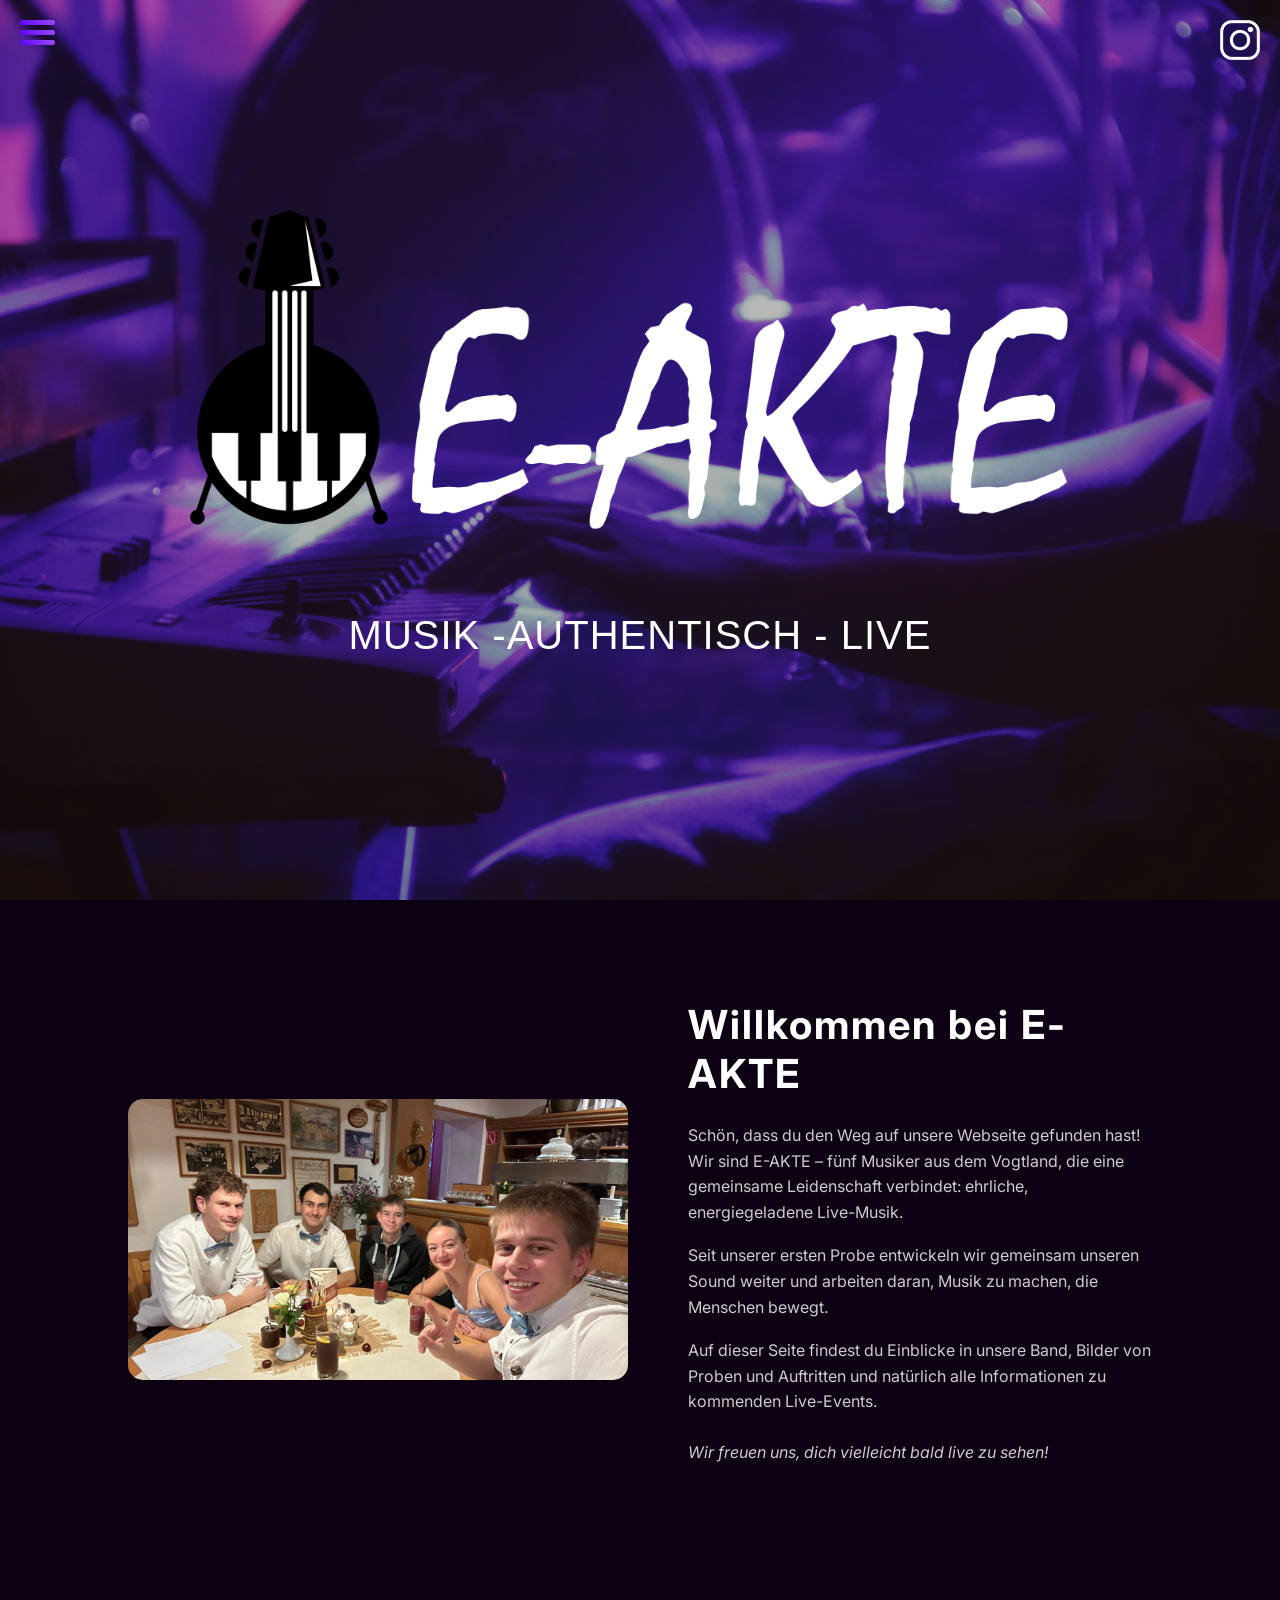
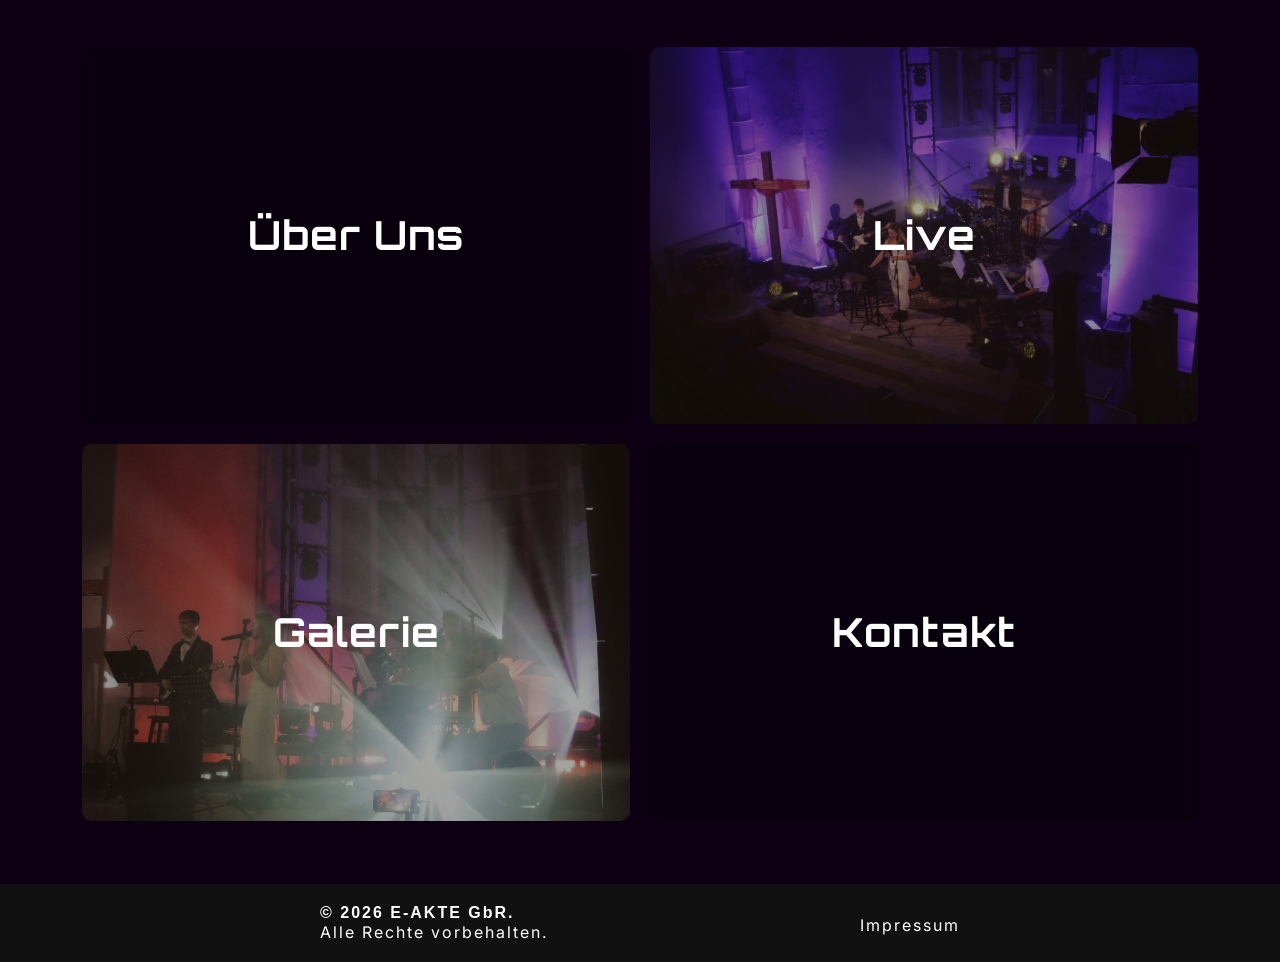
==== index.html @ b31c9beb "v0.1 Bandwebsite" ====
<!DOCTYPE html>
<html lang="de">
<head>
    <link href="https://fonts.googleapis.com/css2?family=Orbitron:wght@500;700&family=Inter:wght@300;400;500&display=swap" rel="stylesheet">
    <meta charset="UTF-8">
    <meta name="viewport" content="width=device-width, initial-scale=1.0">
    <title>Deine Band</title>
    <link rel="stylesheet" href="style.css">
</head>
<body>

<header class="hero">
    <img src="Bilder/IMG_6483.JPG" class="bg">
    <div class="overlay"></div>
    <div class="hero-content">
        <img src="Bilder/Logo lang weiß.png" class="logo">
        <p class="slogan">MUSIK -AUTHENTISCH - LIVE</p>
    </div>
    <a href="https://www.instagram.com/eakte.band?igsh=cmxIZTd5eHU3dXhm" target="_blank" class="social-icon">
        <img src="Bilder/INSTA.png" alt="Instagram">
    </a>

    <!-- Hamburger Icon -->
    <div class="hamburger" id="hamburger">
        <span></span>
        <span></span>
        <span></span>
    </div>

    <!-- Seitliches Menü -->
    <nav class="side-menu" id="side-menu">
        <a href="about.html">Über Uns</a>
        <a href="live.html">Live</a>
        <a href="galerie.html">Galerie</a>
        <a href="contact.html">Kontakt</a>
    </nav>

</header>

<!-- WILLKOMMEN -->
<section class="welcome-section">

    <div class="welcome-container">

        <div class="welcome-image">
            <img src="Bilder/welcome.jpeg" alt="Band E-AKTE">
        </div>

        <div class="welcome-text">
            <h2>Willkommen bei E-AKTE</h2>

            <p>
                Schön, dass du den Weg auf unsere Webseite gefunden hast!
                Wir sind E-AKTE – fünf Musiker aus dem Vogtland, die eine
                gemeinsame Leidenschaft verbindet: ehrliche, energiegeladene
                Live-Musik.
            </p>

            <p>
                Seit unserer ersten Probe entwickeln wir
                gemeinsam unseren Sound weiter und arbeiten daran,
                Musik zu machen, die Menschen bewegt.
            </p>

            <p>
                Auf dieser Seite findest du Einblicke in unsere Band,
                Bilder von Proben und Auftritten und natürlich alle
                Informationen zu kommenden Live-Events.
            </p>

            <p class="welcome-signature">
                Wir freuen uns, dich vielleicht bald live zu sehen!
            </p>

        </div>

    </div>

</section>

<section class="menu-section">
    <div class="menu-container">
        <a href="about.html" class="menu-button" style="background-image: url('Bilder/IMG_6491.JPG')">
    <span>Über Uns</span>
</a>

<a href="live.html" class="menu-button" style="background-image: url('Bilder/IMG_6481.JPG')">
    <span>Live</span>
</a>

<a href="galerie.html" class="menu-button" style="background-image: url('Bilder/IMG_6484.JPG')">
    <span>Galerie</span>
</a>

<a href="contact.html" class="menu-button" style="background-image: url('Bilder/IMG_6493.JPG')">
    <span>Kontakt</span>
</a>
    </div>
</section>

<script>
    // Buttons beim Scrollen einblenden
    const buttons = document.querySelectorAll('.menu-button');

    const observer = new IntersectionObserver(entries => {
        entries.forEach(entry => {
            if (entry.isIntersecting) {
                entry.target.classList.add('show');
            }
        });
    }, { threshold: 0.3 });

    buttons.forEach(button => {
        observer.observe(button);
    });
</script>

<script>
const bg = document.querySelector('.bg');

window.addEventListener('scroll', () => {
    const scrollY = window.scrollY;
    const maxScroll = 800;       // scroll-Bereich für maximale Verdunkelung
    const minBrightness = 1;   // Ausgang hell
    const maxBrightness = 0.5;   // maximale Dunkelheit
    const newBrightness = Math.max(minBrightness - (scrollY / maxScroll) * (minBrightness - maxBrightness), maxBrightness);
    bg.style.filter = `brightness(${newBrightness})`;
});
</script>

<footer class="site-footer">
    <div class="footer-container">
        <div class="footer-left">
            <p class="band-name">© 2026 E-AKTE GbR.</p>
            <p>Alle Rechte vorbehalten.</p>
        </div>
        <div class="footer-right">
            <a href="impressum.html" class="footer-link">Impressum</a>
        </div>
    </div>
</footer>

<script>
const hamburger = document.getElementById('hamburger');
const sideMenu = document.getElementById('side-menu');

hamburger.addEventListener('click', () => {
    sideMenu.classList.toggle('open');
    hamburger.classList.toggle('active');
});

// Auto-close beim Scrollen
window.addEventListener('scroll', () => {
    if(sideMenu.classList.contains('open')){
        sideMenu.classList.remove('open');
        hamburger.classList.remove('active');
    }
});


document.addEventListener("DOMContentLoaded", function(){

const scrollBtn = document.getElementById("scrollTopBtn");

window.addEventListener("scroll", function(){

    if(window.scrollY > window.innerHeight){
        scrollBtn.classList.add("show");
    }else{
        scrollBtn.classList.remove("show");
    }

});

scrollBtn.addEventListener("click", function(){

    window.scrollTo({
        top: 0,
        behavior: "smooth"
    });

});

});
</script>

<button id="scrollTopBtn">
    <span class="arrow-up"></span>
</button>

</body>
</html>
---- style.css ----
* {
    margin: 0;
    padding: 0;
    box-sizing: border-box;
}

body {
    font-family: 'Inter', sans-serif;
    background: #0d0013;
    color: white;
    overflow-x: hidden;
}

.social-icon {
    position: absolute;
    top: 20px;     /* Abstand vom oberen Rand */
    right: 20px;   /* Abstand vom rechten Rand */
    z-index: 3;    /* über Hero-Content */
    width: 40px;   /* Größe des Symbols */
    height: 40px;
    display: block;
    transition: transform 0.3s, opacity 0.3s;
}

.social-icon img {
    width: 100%;
    height: 100%;
    object-fit: contain;
}

/* Hover-Effekt */
.social-icon:hover {
    transform: scale(1.1);
    opacity: 0.8;
}

.hero {
    position: relative;
    height: 100vh;
    overflow: hidden;
}

.slogan {
    color: white;
    font-size: 2.5rem;
    text-align: center;
    margin-top: 20px;        
    font-family: 'Mistral', sans-serif;
    letter-spacing: 1px;

    opacity: 0;               /* unsichtbar starten */
    transform: translateY(20px); /* leicht nach unten verschoben */
    animation: fadeInUp 1.5s ease forwards;
    animation-delay: 0.5s;    /* Verzögerung nach Logo */
}

/* Keyframes für fade-in + Slide-up */
@keyframes fadeInUp {
    to {
        opacity: 1;
        transform: translateY(0);
    }
}

.bg {
    position: fixed;  
    width: 100%;
    height: 100%;
    object-fit: cover;
    top: 0;
    left: 0;
    z-index: -2;   
    transition: filter 0.1s linear;  /* weiche Übergänge */    
}
.overlay {
    position: absolute;     /* liegt nur über das Hintergrundbild */
    top: 0;
    left: 0;
    width: 100%;
    height: 100%;
    background: rgba(0,0,0,0.2); /* Ausgangsdunkelheit */
    z-index: 0;             /* unter Logo & Slogan */
    pointer-events: none;
    transition: background 0.1s linear;
}

.hero-content {
    position: relative;
    z-index: 2;             /* über Overlay */
    display: flex;
    flex-direction: column;
    align-items: center;
    justify-content: center;
    height: 100%;
}

/* Hamburger Icon */
.hamburger {
    position: absolute;
    top: 20px;
    left: 20px;
    display: flex;
    flex-direction: column;
    justify-content: space-between;
    width: 35px;    /* etwas breiter */
    height: 25px;   /* etwas höher */
    cursor: pointer;
    z-index: 5;
}

.hamburger span {
    display: block;
    height: 5px;    /* dicker */
    width: 100%;
    border-radius: 3px; /* runde Enden */
    background: linear-gradient(45deg, #5d00ff, #9c4eff); /* Lila-Blau Verlauf */
    transition: all 0.4s ease;
}
/* Hover-Effekt */
.hamburger:hover span {
    transform: scaleX(1.2);
    filter: brightness(1.2);
}


/* Responsive Anpassung */
@media (max-width: 768px) {
    .hamburger {
        width: 30px;
        height: 20px;
    }

    .hamburger span {
        height: 4px;
    }
}

/* Side Menu */
.side-menu {
    position: fixed;
    top: 0;
    left: -250px;         /* versteckt links */
    width: 250px;
    height: 100%;
    background: #111;
    display: flex;
    flex-direction: column;
    padding: 100px 20px; /* Abstand vom oberen Rand */
    gap: 20px;
    transition: left 0.3s ease;
    z-index: 4;
}

/* Side Menu Texte */
.side-menu a {
    color: white;
    text-decoration: none;
    font-family: 'Orbitron', sans-serif;
    font-size: 1.8rem;                  /* groß und gut lesbar */
    letter-spacing: 2px;
    transition: all 0.3s ease;
    padding: 10px 0;
}

/* Hover Effekt */
.side-menu a:hover {
    color: #5d00ff;                     /* Lila passend zum Hamburger */
    transform: scale(1.1);              /* leicht vergrößern */
    text-shadow: 0 0 10px rgba(93,0,255,0.6);
}

/* Active state - geöffnet */
.side-menu.open {
    left: 0;
}

/* Animierte Öffnung */
.hamburger.active span:nth-child(1) {
    transform: rotate(45deg) translate(6px, 6px);
    background: linear-gradient(45deg, #ff6fcf, #5d00ff);
}

.hamburger.active span:nth-child(2) {
    opacity: 0;
}

.hamburger.active span:nth-child(3) {
    transform: rotate(-45deg) translate(6px, -6px);
    background: linear-gradient(45deg, #ff6fcf, #5d00ff);
}

/* Hover-Effekt */
.hamburger:hover {
    transform: scale(1.1);
    opacity: 0.8;
}

.logo {
    position: relative;      /* war vorher absolute */
    width: 90vw;
    max-width: 900px;
    margin-bottom: 30px;     /* Abstand zum Slogan */
    transform: translateY(-10%); /* leicht nach oben */
    z-index: 2;
}


/* Slide Effekt */
@keyframes slideUp {
    from {
        background-position: center 80%;
    }
    to {
        background-position: center 30%;
    }
}

/* MENU SECTION */

/* Menü-Section füllt Bildschirm */
/* Menü-Section */
.menu-section {
    width: 100%;
    height: 100vh;
    display: flex;
    justify-content: center;
    align-items: center;
    padding: 20px;
}

/* Container als Grid 2x2 */
.menu-container {
    display: grid;
    grid-template-columns: repeat(2, 1fr);
    grid-template-rows: repeat(2, 1fr);
    gap: 20px;
    width: 90%;
    max-width: 1200px;
    height: 90%;
}

/* Buttons Desktop: rechteckig */
.menu-button {
    font-family: 'Orbitron', sans-serif;
    padding: 20px;
    position: relative;
    display: flex;
    justify-content: center;
    align-items: center;
    text-decoration: none;
    color: white;
    font-size: clamp(2rem, 4vw, 3.5rem);
    font-weight: bold;
    letter-spacing: 1px;
    border-radius: 10px;
    overflow: hidden;
    background-size: cover;
    background-position: center;
    background-repeat: no-repeat;
    transition: transform 0.3s, color 0.3s, background 0.3s;
}

/* Overlay */
.menu-button::before {
    content: '';
    position: absolute;
    top: 0; left: 0;
    width: 100%; height: 100%;
    background: rgba(0,0,0,0.3);
    z-index: 0;
    border-radius: 10px;
    transition: background 0.3s;
}

/* Text über Overlay */
.menu-button {
    position: relative;
    z-index: 1;
}

/* Text im Button */
.menu-button span {
    display: block;
    width: 100%;
    text-align: center;
    transition: all 0.3s ease;
    font-family: 'Orbitron', sans-serif;
    font-size: 2.5rem;
    color: white; /* Ausgangsfarbe */
    z-index: 2;   /* sicherstellen, dass Text über Overlay liegt */
}

.menu-button:hover span {
    font-size: 4.2rem;            /* Schrift deutlich größer */
    color: black;  /* wichtig, überschreibt andere Regeln */
    letter-spacing: 1px;
}

/* Hover */
.menu-button:hover::before {
    background: rgba(255,255,255,0.7);
}
/* Hover Effekt */
.menu-button:hover {
    transform: scale(1.05);       /* Feld leicht größer */
}

/* MEDIA QUERY: Mobile → quadratische Buttons */
@media (max-width: 768px) {
    .menu-container {
        width: 100%;
        height: auto;       /* Höhe passt sich an */
    }

    .menu-button {
        aspect-ratio: 1 / 1;  /* Höhe = Breite */
        font-size: 1.5rem;    /* kleinere Schrift für Mobile */
        padding: 10px;        /* etwas weniger Padding */
    }

    .menu-button span {
        font-size: 1.5rem;    /* Schrift im Button anpassen */
    }

    .menu-button:hover span {
        font-size: 2rem;      /* etwas Vergrößerung beim Hover */
    }
}

/* Footer Grundstil */
.site-footer {
    width: 100%;
    padding: 20px 0;
    letter-spacing: 2px;
    background: #111;
    display: flex;
    justify-content: center;  /* Footer-Inhalt zentrieren */
}

.footer-container {
    display: flex;
    justify-content: space-between;  /* links/rechts maximal auseinander */
    align-items: center;
    width: 50%;                     /* Container breiter = mehr Abstand */
    max-width: 1200px;              /* optional für große Bildschirme */
    flex-wrap: wrap;
}

.footer-left p {
    margin: 0;
}

.band-name {
    font-family: 'Mistral', sans-serif;
    font-weight: bold;
    font-size: 1rem;
}

.footer-right {
    margin-top: 5px;  /* für kleine Screens */
}

.footer-link {
    color: white;
    text-decoration: none;
    transition: color 0.3s;
}

.footer-link:hover {
    color: #ccc;
}






/* CSS für Über uns */

/* SUB HERO */
.sub-hero {
    height: 70vh;
    position: relative;
    overflow: hidden;
}

.sub-hero .bg {
    position: absolute;
    width: 100%;
    height: 100%;
    object-fit: cover;
}

.page-title {
    font-family: 'Orbitron', sans-serif;
    color: white;
    font-size: clamp(3rem, 8vw, 6rem);
    letter-spacing: 4px;
}

/* ABOUT SECTION */
.about-section {
    padding: 60px 20px 60px 20px;
    text-align: center;
    background: #0d0013;
    color: white;
}

.about-section h2 {
    margin-bottom: 40px;
}

.about-section p {
    margin-bottom: 40px; /* Abstand zwischen den Absätzen größer */
}

.about-container {
    max-width: 800px;
    margin: auto;
}

/* MEMBERS */
.members-section {
    padding: 60px 10% 120px 10%;
    background: #0d0013;
}

.member.reverse {
    flex-direction: row-reverse;
}

.member img {
    width: 400px;
    height: 500px;
    object-fit: cover;
    border-radius: 15px;
}

/* Abstand zwischen Bandmitgliedern verkleinern */
.member {
    display: flex;
    align-items: center;
    gap: 60px;
    margin-bottom: 70px; /* vorher 120px */
}

/* Name */
.member-text h3 {
    font-size: 2rem;
    margin-bottom: 8px;
    letter-spacing: 2px;
    color: white;
}

/* Instrument */
.member-text h4 {
    font-size: 1rem;
    font-weight: 400;
    letter-spacing: 2px;
    color: #bbb;
    margin-bottom: 30px; /* MEHR Abstand zur Beschreibung */
    text-transform: uppercase;
}

/* Beschreibung */
.member-text p {
    font-family: 'Orbitron', sans-serif;
    color: #bbb;
    line-height: 1.8;
    font-size: 1.05rem;
}


.member-text {
    color: white;
    max-width: 500px;
}


/* Fade Animation */
.fade-in {
    opacity: 0;
    transform: translateY(40px);
    transition: all 1.2s cubic-bezier(.17,.67,.83,.67);
}

.fade-in.visible {
    opacity: 1;
    transform: translateY(0);
}

/* Responsive */
@media (max-width: 900px) {
    .member {
        flex-direction: column !important;
        text-align: center;
    }

    .member img {
        width: 100%;
        height: auto;
    }
}



/* KONTAKT INFO */
.contact-section {
    padding: 100px 10%;
    background: #0d0013;
    color: white;
    display: flex;
    justify-content: center;
    align-items: center;
    flex-direction: column;
    text-align: center;
}

.contact-container {
    max-width: 600px;
    width: 100%;
}

.contact-container h2 {
    font-size: 2.5rem;
    margin-bottom: 15px;
}

.contact-container p {
    margin-bottom: 20px;
    color: #aaa;
    line-height: 1.6;
}

.contact-info p {
    font-size: 1.2rem;
    margin: 10px 0;
}

.contact-info a {
    color: white;
    text-decoration: underline;
    transition: color 0.3s;
}

.contact-info a:hover {
    color: #ccc;
}

/* Responsive */
@media (max-width: 768px) {
    .contact-container {
        padding: 0 20px;
    }

    .contact-container h2 {
        font-size: 2rem;
    }

    .contact-info p {
        font-size: 1rem;
    }
}

@media (max-width: 768px) {

    .site-footer {
        padding: 10px 0;   /* vorher 20px → halb so hoch */
    }

    .footer-container {
        width: 90%;        /* statt 50%, besser für Mobile */
    }

    .footer-left p,
    .footer-link {
        font-size: 0.8rem; /* kleinere Schrift */
    }

    .band-name {
        font-size: 0.9rem;
    }
}


/* GALLERY SECTION */
.gallery-section {
    padding: 80px 10%;
    background: #0d0013;
    color: white;
}

.gallery-text {
    text-align: center;
    margin-bottom: 40px;  /* Abstand zwischen Text und Galerie */
}

.gallery-container {
    display: grid;
    grid-template-columns: repeat(auto-fit, minmax(200px, 1fr));
    gap: 15px;
}

/* Bilder */
.gallery-item {
    width: 100%;
    height: 200px;
    object-fit: cover;
    border-radius: 10px;
    cursor: pointer;
    transition: transform 0.3s;
    display: block;
}

.gallery-item:hover {
    transform: scale(1.05);
}



/* LIGHTBOX */
.lightbox {
    display: none;
    position: fixed;
    z-index: 2000;
    top: 0; left: 0;
    width: 100%;
    height: 100%;
    background: rgba(0,0,0,0.9);
    justify-content: center;
    align-items: center;
}

.lightbox-img {
    max-width: 85vw;
    max-height: 85vh;
    width: auto;
    height: auto;
    object-fit: contain;
    border-radius: 10px;
}

.lightbox .close {
    position: absolute;
    top: 20px;
    right: 30px;
    color: white;
    font-size: 3rem;
    cursor: pointer;
    font-weight: bold;
}


/* LIGHTBOX ARROWS */
.arrow {
    position: absolute;
    top: 50%;
    transform: translateY(-50%);
    font-size: 3rem;
    color: white;
    cursor: pointer;
    padding: 10px;
    user-select: none;
}

.arrow.left { left: 30px; }
.arrow.right { right: 30px; }

.arrow:hover {
    opacity: 0.7;
}

/* Bildzähler */
.image-counter {
    position: absolute;
    bottom: 20px;
    left: 50%;
    transform: translateX(-50%);
    color: white;
    font-size: 1rem;
    letter-spacing: 2px;
    background: rgba(0,0,0,0.5);
    padding: 6px 12px;
    border-radius: 6px;
}

/* Mobile kleiner */
@media (max-width: 768px) {
    .arrow {
        font-size: 2rem;
    }
}



.live-section {
    padding: 50px 5%;
    background: #000;
    display: flex;
    flex-direction: column;
    gap: 40px; /* Abstand zwischen Überschrift, Text und Boxen */
    align-items: center;
    text-align: center;
}

.live-section h2 {
    font-size: 2.5rem;
    margin-bottom: 10px;
}

.live-section p {
    font-size: 1.1rem;
    color: #bbb;
    margin-bottom: 40px;
    max-width: 800px;
}

.live-container {
    max-width: 900px;
    width: 100%;
    display: flex;
    flex-direction: column;
    gap: 30px;
    margin: auto;
}

.live-event {
    background: rgba(25,30,70,0.9);
    padding: 25px 30px;
    border-radius: 15px;
    cursor: pointer;
    transition: transform 0.3s, background 0.3s;
    text-align: left;
}

.live-event:hover {
    transform: translateY(-3px);
    background: rgba(35,40,90,0.95);
}

.live-event h3 {
    font-size: 1.8rem;
    margin-bottom: 8px;
    color: white;
    letter-spacing: 1px;
}

.live-event p {
    font-size: 1rem;
    margin: 5px 0;
    color: #bbb;
}

/* Hinweistext wenn keine Termine geplant sind */
.live-note {
    text-align: center;       /* zentriert den Text */
    font-size: 1.1rem;
    color: #bbb;
    max-width: 100%;          /* volle Breite erlauben */
    margin: 0 auto 40px auto; /* Block zentriert und Abstand unten */
    line-height: 1.6;         /* angenehmes Lesen */
    word-break: normal;        /* keine Zwangszeilenumbrüche */
}

/* Versteckte Details */
.live-details {
    max-height: 0;
    overflow: hidden;
    transition: max-height 0.5s ease, padding 0.5s ease;
    padding: 0;
    color: #ccc;
    font-size: 0.95rem;
    line-height: 1.5rem;
}

/* Wenn geöffnet */
.live-event.active .live-details {
    max-height: 300px;
    padding-top: 10px;
}


/* WILLKOMMEN SECTION */

.welcome-section{
    padding: 100px 10%;
    background: #12001a00;
}

.welcome-container{
    max-width: 1100px;
    margin: auto;
    display: flex;
    align-items: center;
    gap: 60px;
}

.welcome-image img{
    width: 500px;
    aspect-ratio: 16 / 9;
    object-fit: cover;
    border-radius: 15px;
}

.welcome-text{
    max-width: 600px;
}

.welcome-text h2{
    font-size: 2.5rem;
    margin-bottom: 25px;
    letter-spacing: 2px;
}

.welcome-text p{
    margin-bottom: 18px;
    line-height: 1.6;
    color: #ccc;
}

.welcome-signature{
    margin-top: 25px;
    font-style: italic;
    color: #fff;
}

/* Responsive */
@media (max-width: 900px){

    .welcome-container{
        flex-direction: column;
        text-align: center;
    }

    .welcome-image img{
        width: 100%;
        height: auto;
    }
}

/* Scroll to Top Button */

#scrollTopBtn{
    position: fixed;
    bottom: 40px;
    right: -80px;
    width: 55px;
    height: 55px;
    border-radius: 50%;
    border: none;
    background: linear-gradient(135deg,#2b0a3a,#4b1f6e);
    cursor: pointer;
    opacity: 0;
    transition: all 0.5s ease;
    z-index: 9999;

    display:flex;
    align-items:center;
    justify-content:center;

    box-shadow: 0 10px 25px rgba(0,0,0,0.6);
}

/* sichtbar */
#scrollTopBtn.show{
    right: 30px;
    opacity: 1;
}

/* Hover */
#scrollTopBtn:hover{
    transform: scale(1.1);
    box-shadow: 0 0 15px rgba(140,80,255,0.6);
}

/* Pfeil */
.arrow-up{
    width: 12px;
    height: 12px;
    border-left: 3px solid white;
    border-top: 3px solid white;
    transform: rotate(45deg);
    margin-top: 5px;
}
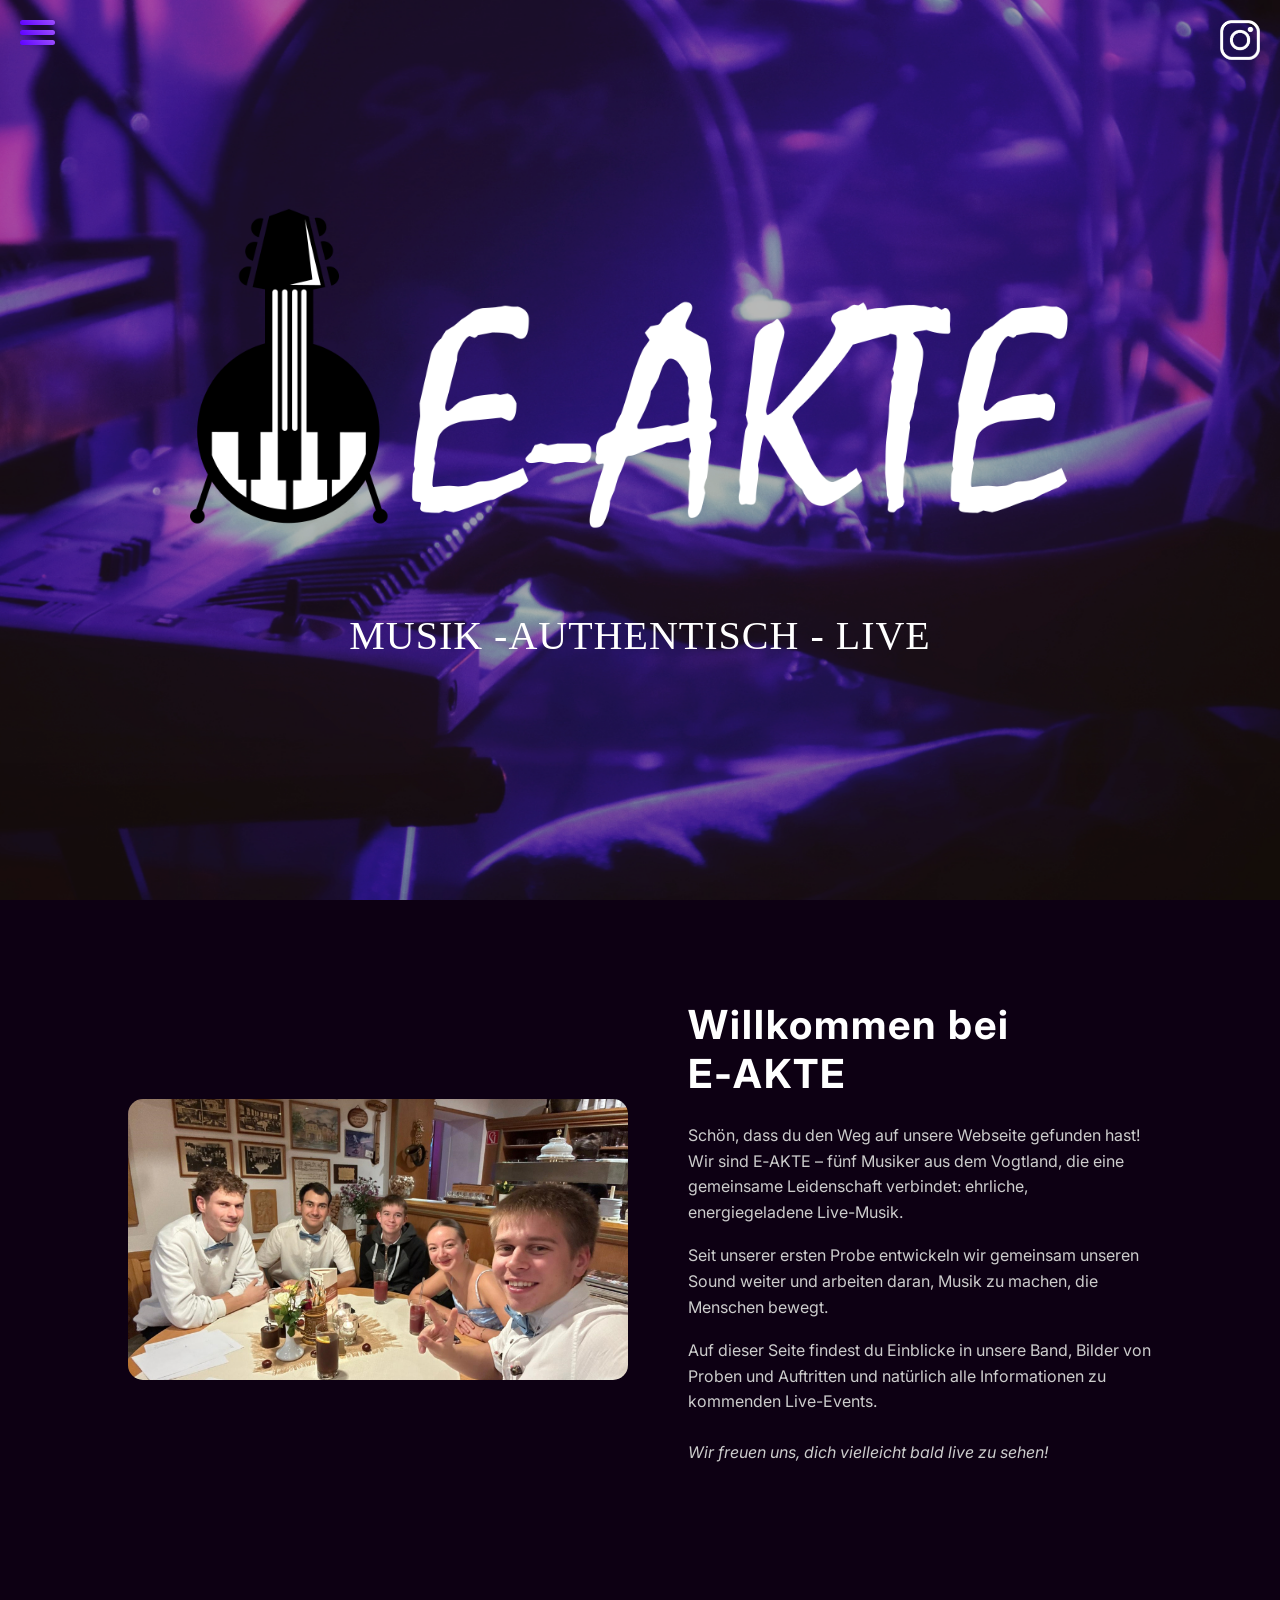
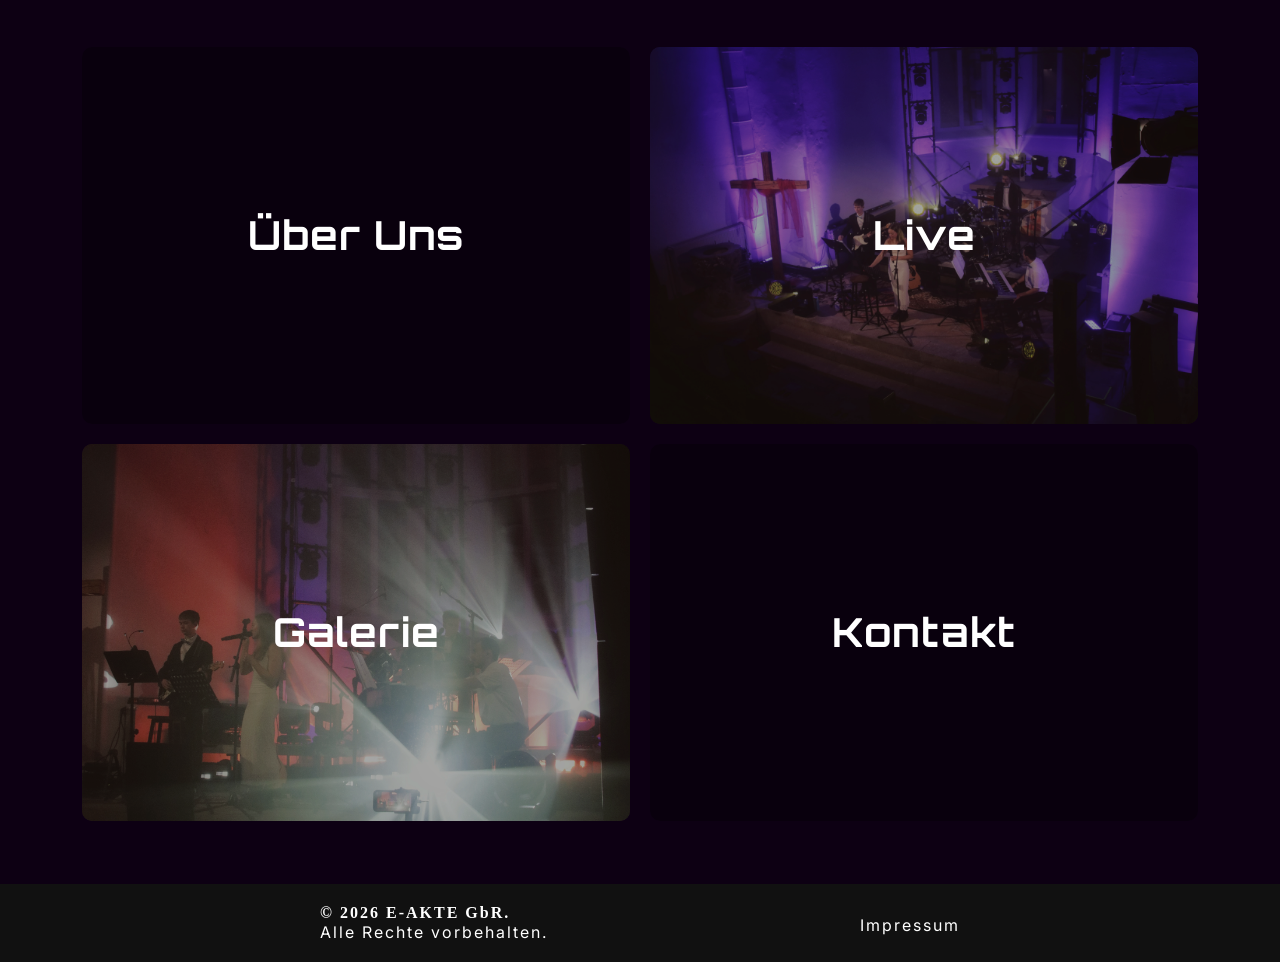
==== commit c41df303: "v0.2" ====
--- a/index.html
+++ b/index.html
@@ -47,11 +47,11 @@
         </div>
 
         <div class="welcome-text">
-            <h2>Willkommen bei E-AKTE</h2>
+            <h2>Willkommen bei E&#8209;AKTE</h2>
 
             <p>
                 Schön, dass du den Weg auf unsere Webseite gefunden hast!
-                Wir sind E-AKTE – fünf Musiker aus dem Vogtland, die eine
+                Wir sind E&#8209;AKTE – fünf Musiker aus dem Vogtland, die eine
                 gemeinsame Leidenschaft verbindet: ehrliche, energiegeladene
                 Live-Musik.
             </p>
@@ -131,7 +131,7 @@
 <footer class="site-footer">
     <div class="footer-container">
         <div class="footer-left">
-            <p class="band-name">© 2026 E-AKTE GbR.</p>
+            <p class="band-name">© 2026 E&#8209;AKTE GbR.</p>
             <p>Alle Rechte vorbehalten.</p>
         </div>
         <div class="footer-right">
--- a/style.css
+++ b/style.css
@@ -2,6 +2,14 @@
     margin: 0;
     padding: 0;
     box-sizing: border-box;
+}
+
+@font-face {
+    font-family: 'MistralCustom';
+    src: url('fonts/Mistral.woff2') format('woff2'),
+         url('fonts/Mistral.ttf') format('truetype');
+    font-weight: normal;
+    font-style: normal;
 }
 
 body {
@@ -45,7 +53,7 @@
     font-size: 2.5rem;
     text-align: center;
     margin-top: 20px;        
-    font-family: 'Mistral', sans-serif;
+    font-family: 'MistralCustom', cursive;
     letter-spacing: 1px;
 
     opacity: 0;               /* unsichtbar starten */
@@ -351,7 +359,7 @@
 }
 
 .band-name {
-    font-family: 'Mistral', sans-serif;
+    font-family: 'MistralCustom', cursive;
     font-weight: bold;
     font-size: 1rem;
 }
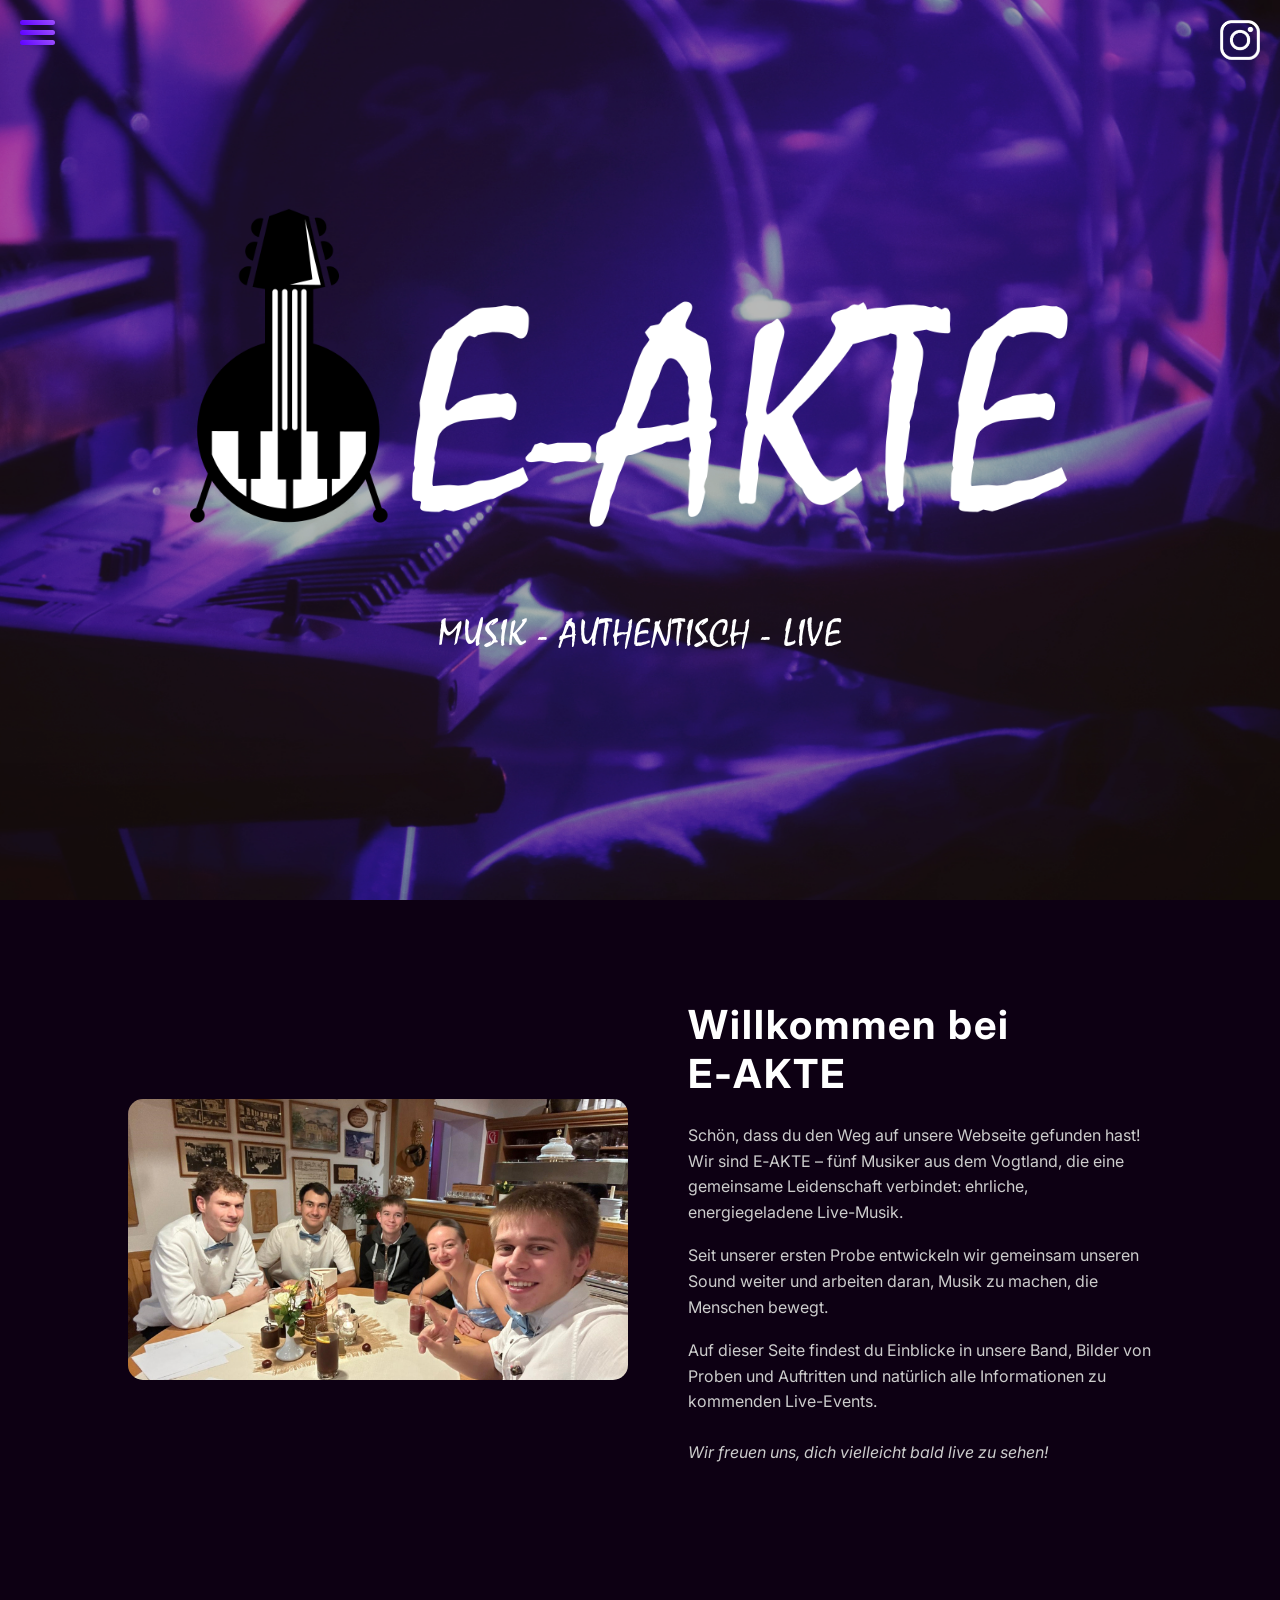
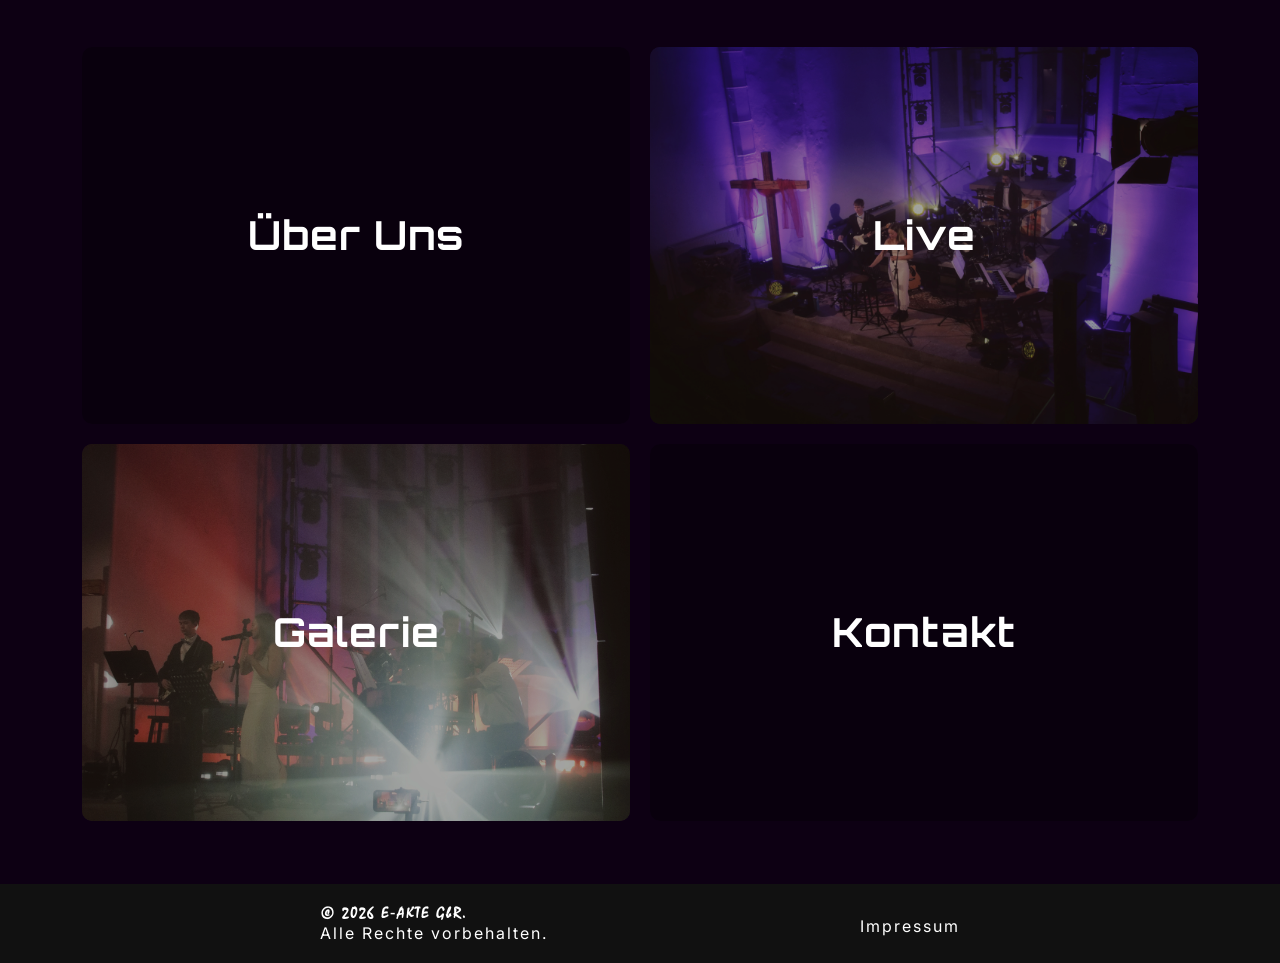
==== commit 04405b53: "v0.6" ====
--- a/index.html
+++ b/index.html
@@ -14,7 +14,7 @@
     <div class="overlay"></div>
     <div class="hero-content">
         <img src="Bilder/Logo lang weiß.png" class="logo">
-        <p class="slogan">MUSIK -AUTHENTISCH - LIVE</p>
+        <p class="slogan">MUSIK - AUTHENTISCH - LIVE</p>
     </div>
     <a href="https://www.instagram.com/eakte.band?igsh=cmxIZTd5eHU3dXhm" target="_blank" class="social-icon">
         <img src="Bilder/INSTA.png" alt="Instagram">
@@ -120,7 +120,7 @@
 
 window.addEventListener('scroll', () => {
     const scrollY = window.scrollY;
-    const maxScroll = 800;       // scroll-Bereich für maximale Verdunkelung
+    const maxScroll = 800;
     const minBrightness = 1;   // Ausgang hell
     const maxBrightness = 0.5;   // maximale Dunkelheit
     const newBrightness = Math.max(minBrightness - (scrollY / maxScroll) * (minBrightness - maxBrightness), maxBrightness);
--- a/style.css
+++ b/style.css
@@ -1,15 +1,15 @@
+@font-face {
+    font-family: 'MistralCustom';
+    src: url('fonts/mistral.woff2') format('woff2'),
+         url('fonts/Mistral.ttf') format('truetype');
+    font-weight: normal;
+    font-style: normal;
+}
+
 * {
     margin: 0;
     padding: 0;
     box-sizing: border-box;
-}
-
-@font-face {
-    font-family: 'MistralCustom';
-    src: url('fonts/Mistral.woff2') format('woff2'),
-         url('fonts/Mistral.ttf') format('truetype');
-    font-weight: normal;
-    font-style: normal;
 }
 
 body {
